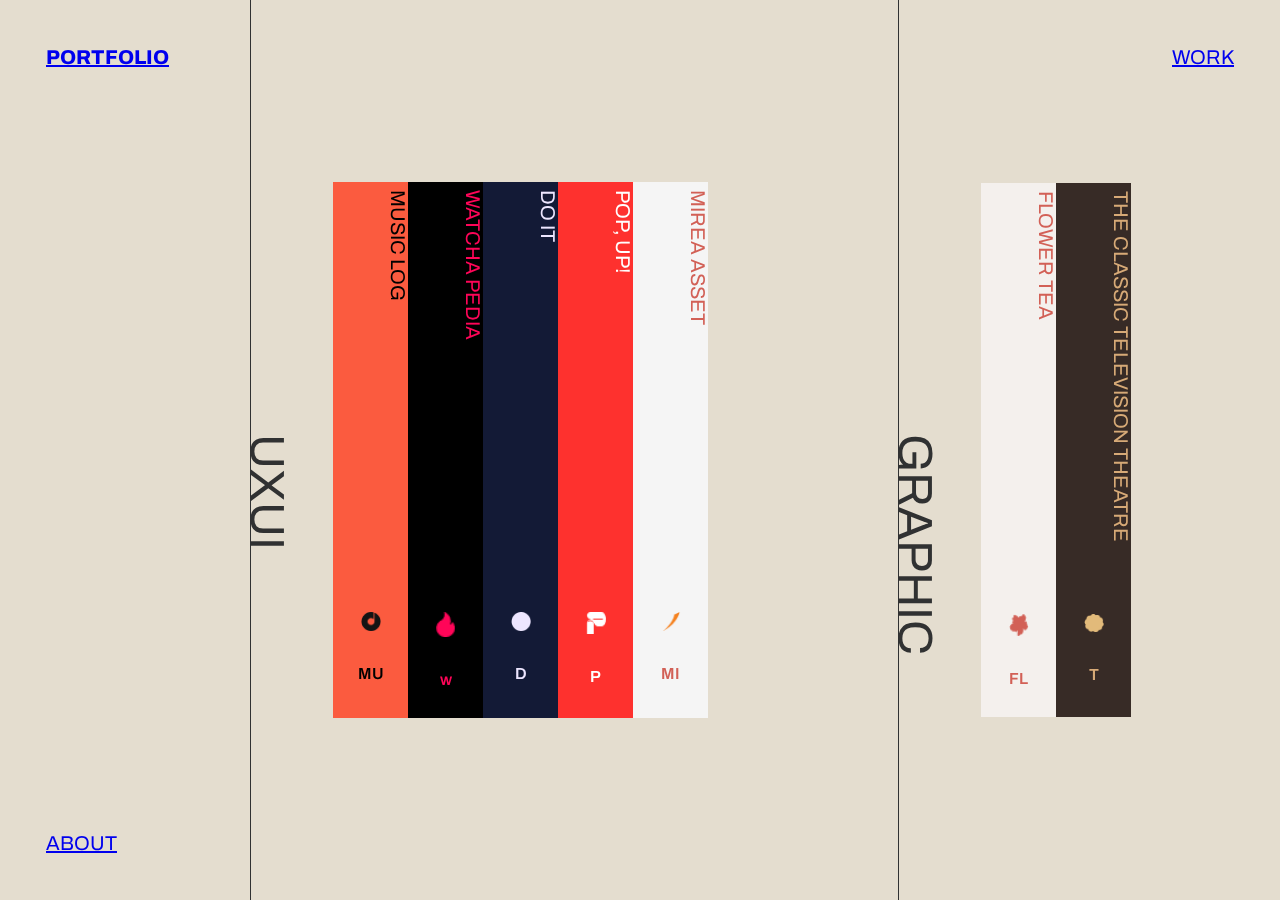
==== index.html @ 60f20bdc "메인 홈 링크 수정" ====
<!DOCTYPE html>
<html lang="ko">
  <head>
    <meta charset="UTF-8" />
    <meta name="viewport" content="width=device-width, initial-scale=1.0" />
    <title>Portfolio</title>
    <link rel="stylesheet" href="./style/style.css" />
  </head>

  <body>
    <a
      href="https://gusw01.github.io/MY_PROJECT/"
      aria-current="page"
      class="fixed fixed--pos-tl"
    >
      PORTFOLIO
    </a>
    <a
      href="https://gusw01.github.io/MY_PROJECT/"
      aria-current="page"
      class="fixed fixed--pos-tr fixed--role-work"
    >
      WORK
    </a>
    <a
      href="./src/about.html"
      aria-current="page"
      class="fixed fixed--pos-bl fixed--role-about"
    >
      ABOUT
    </a>

    <div class="section" id="scroll">
      <div class="container container--uxui v-line">
        <div class="cartagorie cartagorie--title">UXUI</div>
        <div class="cartagorie cartagorie--list">
          <div
            class="cartagorie cartagorie--content cartagorie--content--mu"
            style="cursor: pointer"
            onclick="location.href='https://gusw01.github.io/MY_PROJECT/'; "
            aria-current="page"
          >
            <div
              class="cartagorie cartagorie--content cartagorie--content-title"
            >
              MUSIC LOG
            </div>
            <div
              class="cartagorie cartagorie--content cartagorie--content-logo"
            >
              <img
                src="./assets/u_mu_cover.png"
                alt="musiclog-logo"
                width="20px"
              />
            </div>
            <div
              class="cartagorie cartagorie--content cartagorie--content-number"
            >
              MU
            </div>
          </div>
          <div class="cartagorie cartagorie--content cartagorie--content--w">
            <div
              class="cartagorie cartagorie--content cartagorie--content-title"
            >
              WATCHA PEDIA
            </div>
            <div
              class="cartagorie cartagorie--content cartagorie--content-logo"
            >
              <img
                src="./assets/u_w_cover.png"
                alt="watchpedia-logo"
                width="20px"
              />
            </div>
            <div
              class="cartagorie cartagorie--content cartagorie--content-number"
            >
              w
            </div>
          </div>
          <div class="cartagorie cartagorie--content cartagorie--content--d">
            <div
              class="cartagorie cartagorie--content cartagorie--content-title"
            >
              DO IT
            </div>
            <div
              class="cartagorie cartagorie--content cartagorie--content-logo"
            >
              <img src="./assets/u_d_cover.png" alt="doit-logo" width="20px" />
            </div>
            <div
              class="cartagorie cartagorie--content cartagorie--content-number"
            >
              D
            </div>
          </div>
          <div class="cartagorie cartagorie--content cartagorie--content--p">
            <div
              class="cartagorie cartagorie--content cartagorie--content-title"
            >
              POP, UP!
            </div>
            <div
              class="cartagorie cartagorie--content cartagorie--content-logo"
            >
              <img src="./assets/u_p_cover.png" alt="popup-logo" width="20px" />
            </div>
            <div
              class="cartagorie cartagorie--content cartagorie--content-number"
            >
              P
            </div>
          </div>
          <div class="cartagorie cartagorie--content cartagorie--content--mi">
            <div
              class="cartagorie cartagorie--content cartagorie--content-title"
            >
              MIREA ASSET
            </div>
            <div
              class="cartagorie cartagorie--content cartagorie--content-logo"
            >
              <img
                src="./assets/u_mi_cover.png"
                alt="mirea asset-logo"
                width="20px"
              />
            </div>
            <div
              class="cartagorie cartagorie--content cartagorie--content-number"
            >
              MI
            </div>
          </div>
        </div>
      </div>
      <div class="container container--graphic v-line">
        <div class="cartagorie cartagorie--title">GRAPHIC</div>
        <div class="cartagorie cartagorie--list">
          <div class="cartagorie cartagorie--content cartagorie--content--fl">
            <div
              class="cartagorie cartagorie--content cartagorie--content-title"
            >
              FLOWER TEA
            </div>
            <div
              class="cartagorie cartagorie--content cartagorie--content-logo"
            >
              <img
                src="./assets/g_f_cover.png"
                alt="flowertea-logo"
                width="20px"
              />
            </div>
            <div
              class="cartagorie cartagorie--content cartagorie--content-number"
            >
              FL
            </div>
          </div>
          <div class="cartagorie cartagorie--content cartagorie--content--t">
            <div
              class="cartagorie cartagorie--content cartagorie--content-title"
            >
              THE CLASSIC TELEVISION THEATRE
            </div>
            <div
              class="cartagorie cartagorie--content cartagorie--content-logo"
            >
              <img
                src="./assets/g_t_cover.png"
                alt="watchpedia-logo"
                width="20px"
              />
            </div>
            <div
              class="cartagorie cartagorie--content cartagorie--content-number"
            >
              T
            </div>
          </div>
        </div>
      </div>
      <div class="container container--motion v-line">
        <div class="cartagorie cartagorie--title">MOTION</div>
        <div class="cartagorie cartagorie--list">
          <div class="cartagorie cartagorie--content cartagorie--content--sw">
            <div
              class="cartagorie cartagorie--content cartagorie--content-title"
            >
              SWEET HOME
            </div>
            <div
              class="cartagorie cartagorie--content cartagorie--content-logo"
            >
              <img
                src="./assets/v_sw_cover.png"
                alt="sweethome-logo"
                width="20px"
              />
            </div>
            <div
              class="cartagorie cartagorie--content cartagorie--content-number"
            >
              SW
            </div>
          </div>
          <div class="cartagorie cartagorie--content cartagorie--content--sk">
            <div
              class="cartagorie cartagorie--content cartagorie--content-title"
            >
              SKY: CHILDREN OF THE LIGHT
            </div>
            <div
              class="cartagorie cartagorie--content cartagorie--content-logo"
            >
              <img src="./assets/v_sk_cover.png" alt="sky-logo" width="20px" />
            </div>
            <div
              class="cartagorie cartagorie--content cartagorie--content-number"
            >
              SK
            </div>
          </div>
          <div class="cartagorie cartagorie--content cartagorie--content--n">
            <div
              class="cartagorie cartagorie--content cartagorie--content-title"
            >
              NAVER WHALE
            </div>
            <div
              class="cartagorie cartagorie--content cartagorie--content-logo"
            >
              <img
                src="./assets/v_n_cover.png"
                alt="naverwhale-logo"
                width="20px"
              />
            </div>
            <div
              class="cartagorie cartagorie--content cartagorie--content-number"
            >
              N
            </div>
          </div>
        </div>
      </div>
      <div class="container container--illust v-line">
        <div class="cartagorie cartagorie--title">ILLUST</div>
        <div class="cartagorie cartagorie--list">
          <div class="cartagorie cartagorie--content cartagorie--content--fo">
            <div
              class="cartagorie cartagorie--content cartagorie--content-title"
            >
              FOREST OF DARKNESS
            </div>
            <div
              class="cartagorie cartagorie--content cartagorie--content-logo"
            >
              <img
                src="./assets/i_fo_cover.png"
                alt="forest-logo"
                width="20px"
              />
            </div>
            <div
              class="cartagorie cartagorie--content cartagorie--content-number"
            >
              FO
            </div>
          </div>
          <div class="cartagorie cartagorie--content cartagorie--content--i">
            <div
              class="cartagorie cartagorie--content cartagorie--content-title"
            >
              ILLUSTRATIONS
            </div>
            <div
              class="cartagorie cartagorie--content cartagorie--content-logo"
            >
              <img
                src="./assets/i_i_cover.png"
                alt="illustrations-logo"
                width="20px"
              />
            </div>
            <div
              class="cartagorie cartagorie--content cartagorie--content-number"
            >
              I
            </div>
          </div>
        </div>
      </div>
    </div>
    <script>
      const scroll = document.getElementById("scroll");
      let scrollPosition = 0;
      scroll.addEventListener("wheel", (event) => {
        // 스크롤 이벤트 발생 시 좌우로 스크롤 이동
        scrollPosition += event.deltaY;
        scroll.scrollLeft = scrollPosition;
      });
    </script>
  </body>
</html>
---- style/style.css ----
@import "https://fonts.googleapis.com/css2?family=Archivo:ital,wght@0,100..900;1,100..900&display=swap";
:root {
  --color-black1: #000;
  --color-black2: #303132;
  --color-navy1: #131a36;
  --color-navy2: #061727;
  --color-blue: #345aa5;
  --color-pupple: #ede6ff;
  --color-white1: #fff;
  --color-white2: #f5f5f5;
  --color-red1: #fe312e;
  --color-red2: #d26056;
  --color-orange1: #fb5b3f;
  --color-orange2: #d26056;
  --color-pink: #ff0558;
  --color-yellow1: #fdfea9;
  --color-yellow2: #f6d99e;
  --color-yellow3: #d7b669;
  --color-begie1: #f4f0ed;
  --color-begie2: #e4ddcf;
  --color-begie3: #d7aa77;
  --color-begie3: #d7aa77;
  --color-mint: #39fff3;
  --color-green: #2f3a2c;
  --color-brown: #372b26;
  --fixed-m: 46px;
}

*,
::before,
::after {
  box-sizing: border-box;
}

body {
  margin: 0;
  font-family: Archivo, sans-serif;
  font-size: 20px;
  font-weight: 400;
  color: var(--color-black2);
  background-color: var(--color-begie2);
}

.fixed {
  position: fixed;
}
.fixed--pos-tl {
  top: var(--fixed-m);
  left: var(--fixed-m);
  font-weight: 800;
}
.fixed--pos-tr {
  top: var(--fixed-m);
  right: var(--fixed-m);
}
.fixed--pos-bl {
  bottom: var(--fixed-m);
  left: var(--fixed-m);
}

.section {
  position: fixed;
  display: inline-flex;
  gap: 190px;
  align-items: flex-start;
  width: 100%;
  min-width: 900px;
  height: 100%;
  padding-inline: 250px;
  margin-block: auto;
  margin-inline: 0;
  overflow: hidden;
  scrollbar-width: none;
  overflow-x: scroll;
  white-space: nowrap;
}

.container {
  display: inline-flex;
  gap: 50px;
  align-items: center;
  width: 100%;
  height: 100%;
}

.v-line {
  border-left: 1px solid var(--color-black2);
}

.cartagorie {
  position: relative;
  margin-block: 100%;
}
.cartagorie--title {
  width: 32px;
  font-size: 48px;
  font-weight: 400;
  text-align: center;
  transform: rotate(90deg);
}
.cartagorie--list {
  display: flex;
}
.cartagorie--content {
  width: 75px;
}
.cartagorie--content-title {
  top: 182px;
  right: 122px;
  width: 372.267px;
  height: 24.265px;
  margin: 0;
  transform: rotate(90deg);
}
.cartagorie--content-logo {
  margin-top: 406px;
  margin-bottom: 25px;
  text-align: center;
}
.cartagorie--content-number {
  margin-block: 30px;
  font-size: 16px;
  font-weight: 600;
  text-align: center;
}
.cartagorie--content--mu {
  color: var(--color-black1);
  background-color: var(--color-orange1);
}
.cartagorie--content--w {
  color: var(--color-pink);
  background-color: var(--color-black1);
}
.cartagorie--content--d {
  color: var(--color-pupple);
  background-color: var(--color-navy1);
}
.cartagorie--content--p {
  color: var(--color-white1);
  background-color: var(--color-red1);
}
.cartagorie--content--mi {
  color: var(--color-orange2);
  background-color: var(--color-white2);
}
.cartagorie--content--fl {
  color: var(--color-red2);
  background-color: var(--color-begie1);
}
.cartagorie--content--t {
  color: var(--color-begie3);
  background-color: var(--color-brown);
}
.cartagorie--content--sw {
  color: var(--color-white1);
  background-color: var(--color-black1);
}
.cartagorie--content--sk {
  color: var(--color-yellow1);
  background-color: var(--color-blue);
}
.cartagorie--content--n {
  color: var(--color-mint);
  background-color: var(--color-black1);
}
.cartagorie--content--fo {
  color: var(--color-yellow2);
  background-color: var(--color-green);
}
.cartagorie--content--i {
  color: var(--color-black2);
  background-color: var(--color-yellow3);
}
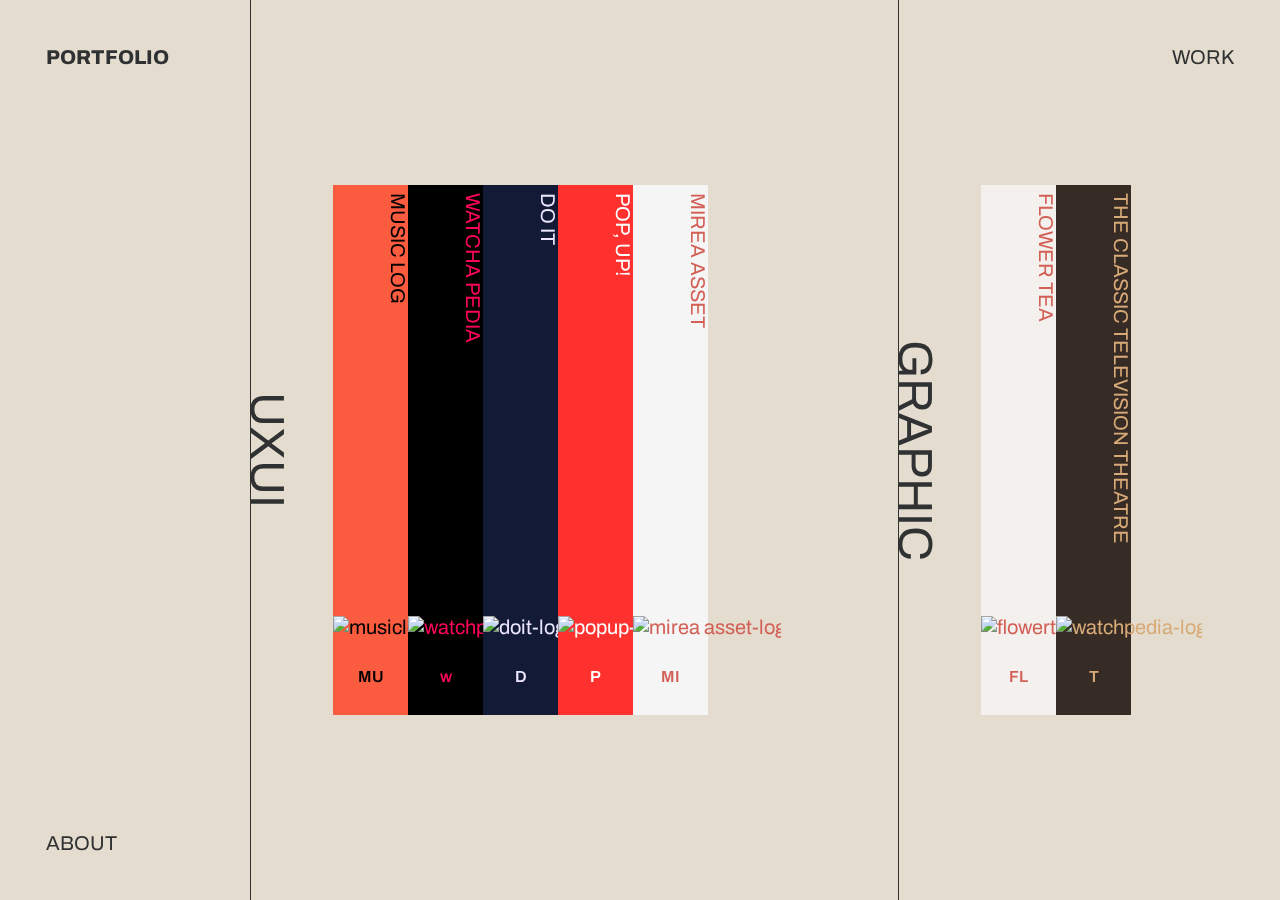
==== commit 4cff1a6f: "왓챠피디아 작업" ====
--- a/index.html
+++ b/index.html
@@ -5,6 +5,7 @@
     <meta name="viewport" content="width=device-width, initial-scale=1.0" />
     <title>Portfolio</title>
     <link rel="stylesheet" href="./style/style.css" />
+    <script src="./script/script.js" defer></script>
   </head>
 
   <body>
@@ -30,14 +31,14 @@
       ABOUT
     </a>
 
-    <div class="section" id="scroll">
+    <div class="section section--home" id="vscroll">
       <div class="container container--uxui v-line">
         <div class="cartagorie cartagorie--title">UXUI</div>
         <div class="cartagorie cartagorie--list">
           <div
             class="cartagorie cartagorie--content cartagorie--content--mu"
             style="cursor: pointer"
-            onclick="location.href='https://gusw01.github.io/MY_PROJECT/'; "
+            onclick="location.href='https://gusw01.github.io/MY_PROJECT/src/musiclog.html'; "
             aria-current="page"
           >
             <div
@@ -49,7 +50,7 @@
               class="cartagorie cartagorie--content cartagorie--content-logo"
             >
               <img
-                src="./assets/u_mu_cover.png"
+                src="./assets/cover/u_mu_cover.png"
                 alt="musiclog-logo"
                 width="20px"
               />
@@ -63,6 +64,9 @@
           <div class="cartagorie cartagorie--content cartagorie--content--w">
             <div
               class="cartagorie cartagorie--content cartagorie--content-title"
+              style="cursor: pointer"
+              onclick="location.href='https://gusw01.github.io/MY_PROJECT/src/watchapedia.html'; "
+              aria-current="page"
             >
               WATCHA PEDIA
             </div>
@@ -70,7 +74,7 @@
               class="cartagorie cartagorie--content cartagorie--content-logo"
             >
               <img
-                src="./assets/u_w_cover.png"
+                src="./assets/cover/u_w_cover.png"
                 alt="watchpedia-logo"
                 width="20px"
               />
@@ -90,7 +94,11 @@
             <div
               class="cartagorie cartagorie--content cartagorie--content-logo"
             >
-              <img src="./assets/u_d_cover.png" alt="doit-logo" width="20px" />
+              <img
+                src="./assets/cover/u_d_cover.png"
+                alt="doit-logo"
+                width="20px"
+              />
             </div>
             <div
               class="cartagorie cartagorie--content cartagorie--content-number"
@@ -107,7 +115,11 @@
             <div
               class="cartagorie cartagorie--content cartagorie--content-logo"
             >
-              <img src="./assets/u_p_cover.png" alt="popup-logo" width="20px" />
+              <img
+                src="./assets/cover/u_p_cover.png"
+                alt="popup-logo"
+                width="20px"
+              />
             </div>
             <div
               class="cartagorie cartagorie--content cartagorie--content-number"
@@ -125,7 +137,7 @@
               class="cartagorie cartagorie--content cartagorie--content-logo"
             >
               <img
-                src="./assets/u_mi_cover.png"
+                src="./assets/cover/u_mi_cover.png"
                 alt="mirea asset-logo"
                 width="20px"
               />
@@ -151,7 +163,7 @@
               class="cartagorie cartagorie--content cartagorie--content-logo"
             >
               <img
-                src="./assets/g_f_cover.png"
+                src="./assets/cover/g_f_cover.png"
                 alt="flowertea-logo"
                 width="20px"
               />
@@ -172,7 +184,7 @@
               class="cartagorie cartagorie--content cartagorie--content-logo"
             >
               <img
-                src="./assets/g_t_cover.png"
+                src="./assets/cover/g_t_cover.png"
                 alt="watchpedia-logo"
                 width="20px"
               />
@@ -198,7 +210,7 @@
               class="cartagorie cartagorie--content cartagorie--content-logo"
             >
               <img
-                src="./assets/v_sw_cover.png"
+                src="./assets/cover/v_sw_cover.png"
                 alt="sweethome-logo"
                 width="20px"
               />
@@ -218,7 +230,11 @@
             <div
               class="cartagorie cartagorie--content cartagorie--content-logo"
             >
-              <img src="./assets/v_sk_cover.png" alt="sky-logo" width="20px" />
+              <img
+                src="./assets/cover/v_sk_cover.png"
+                alt="sky-logo"
+                width="20px"
+              />
             </div>
             <div
               class="cartagorie cartagorie--content cartagorie--content-number"
@@ -236,7 +252,7 @@
               class="cartagorie cartagorie--content cartagorie--content-logo"
             >
               <img
-                src="./assets/v_n_cover.png"
+                src="./assets/cover/v_n_cover.png"
                 alt="naverwhale-logo"
                 width="20px"
               />
@@ -262,7 +278,7 @@
               class="cartagorie cartagorie--content cartagorie--content-logo"
             >
               <img
-                src="./assets/i_fo_cover.png"
+                src="./assets/cover/i_fo_cover.png"
                 alt="forest-logo"
                 width="20px"
               />
@@ -283,7 +299,7 @@
               class="cartagorie cartagorie--content cartagorie--content-logo"
             >
               <img
-                src="./assets/i_i_cover.png"
+                src="./assets/cover/i_i_cover.png"
                 alt="illustrations-logo"
                 width="20px"
               />
@@ -297,14 +313,5 @@
         </div>
       </div>
     </div>
-    <script>
-      const scroll = document.getElementById("scroll");
-      let scrollPosition = 0;
-      scroll.addEventListener("wheel", (event) => {
-        // 스크롤 이벤트 발생 시 좌우로 스크롤 이동
-        scrollPosition += event.deltaY;
-        scroll.scrollLeft = scrollPosition;
-      });
-    </script>
   </body>
 </html>
--- a/style/style.css
+++ b/style/style.css
@@ -23,7 +23,7 @@
   --color-mint: #39fff3;
   --color-green: #2f3a2c;
   --color-brown: #372b26;
-  --fixed-m: 46px;
+  --fixed-m: 36px;
 }
 
 *,
@@ -43,19 +43,29 @@
 
 .fixed {
   position: fixed;
+  z-index: 10;
+  color: var(--color-black2);
+  text-decoration: none;
 }
 .fixed--pos-tl {
+  position: absolute;
   top: var(--fixed-m);
   left: var(--fixed-m);
+  display: block;
+  padding: 10px;
   font-weight: 800;
 }
 .fixed--pos-tr {
   top: var(--fixed-m);
   right: var(--fixed-m);
+  display: block;
+  padding: 10px;
 }
 .fixed--pos-bl {
   bottom: var(--fixed-m);
   left: var(--fixed-m);
+  display: block;
+  padding: 10px;
 }
 
 .section {
@@ -92,6 +102,8 @@
   margin-block: 100%;
 }
 .cartagorie--title {
+  display: flex;
+  justify-content: center;
   width: 32px;
   font-size: 48px;
   font-weight: 400;
@@ -113,12 +125,13 @@
   transform: rotate(90deg);
 }
 .cartagorie--content-logo {
-  margin-top: 406px;
-  margin-bottom: 25px;
+  padding-top: 406px;
+  margin: 0;
   text-align: center;
 }
 .cartagorie--content-number {
-  margin-block: 30px;
+  padding-block: 30px;
+  margin: 0;
   font-size: 16px;
   font-weight: 600;
   text-align: center;
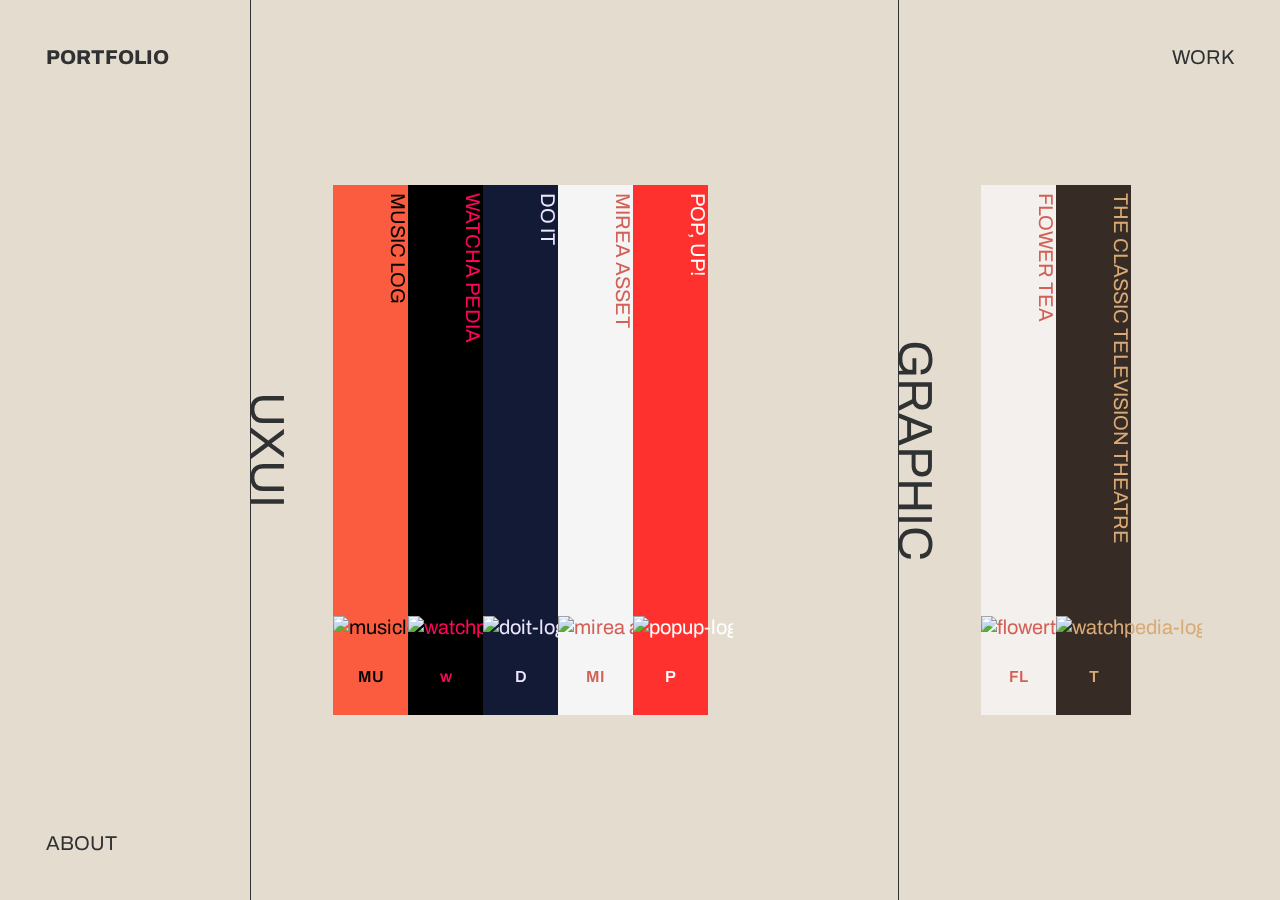
==== commit f5f92d97: "모션 작업" ====
--- a/index.html
+++ b/index.html
@@ -61,11 +61,13 @@
               MU
             </div>
           </div>
-          <div class="cartagorie cartagorie--content cartagorie--content--w">
-            <div
-              class="cartagorie cartagorie--content cartagorie--content-title"
-              style="cursor: pointer"
-              onclick="location.href='https://gusw01.github.io/MY_PROJECT/src/watchapedia.html'; "
+          <div
+            class="cartagorie cartagorie--content cartagorie--content--w"
+            style="cursor: pointer"
+            onclick="location.href='https://gusw01.github.io/MY_PROJECT/src/watchapedia.html'; "
+          >
+            <div
+              class="cartagorie cartagorie--content cartagorie--content-title"
               aria-current="page"
             >
               WATCHA PEDIA
@@ -85,7 +87,11 @@
               w
             </div>
           </div>
-          <div class="cartagorie cartagorie--content cartagorie--content--d">
+          <div
+            class="cartagorie cartagorie--content cartagorie--content--d"
+            style="cursor: pointer"
+            onclick="location.href='https://gusw01.github.io/MY_PROJECT/src/doit.html'; "
+          >
             <div
               class="cartagorie cartagorie--content cartagorie--content-title"
             >
@@ -106,7 +112,36 @@
               D
             </div>
           </div>
-          <div class="cartagorie cartagorie--content cartagorie--content--p">
+          <div
+            class="cartagorie cartagorie--content cartagorie--content--mi"
+            style="cursor: pointer"
+            onclick="location.href='https://gusw01.github.io/MY_PROJECT/src/miraeasset.html';"
+          >
+            <div
+              class="cartagorie cartagorie--content cartagorie--content-title"
+            >
+              MIREA ASSET
+            </div>
+            <div
+              class="cartagorie cartagorie--content cartagorie--content-logo"
+            >
+              <img
+                src="./assets/cover/u_mi_cover.png"
+                alt="mirea asset-logo"
+                width="20px"
+              />
+            </div>
+            <div
+              class="cartagorie cartagorie--content cartagorie--content-number"
+            >
+              MI
+            </div>
+          </div>
+          <div
+            class="cartagorie cartagorie--content cartagorie--content--p"
+            style="cursor: pointer"
+            onclick="location.href='https://gusw01.github.io/MY_PROJECT/src/popup.html';"
+          >
             <div
               class="cartagorie cartagorie--content cartagorie--content-title"
             >
@@ -125,27 +160,6 @@
               class="cartagorie cartagorie--content cartagorie--content-number"
             >
               P
-            </div>
-          </div>
-          <div class="cartagorie cartagorie--content cartagorie--content--mi">
-            <div
-              class="cartagorie cartagorie--content cartagorie--content-title"
-            >
-              MIREA ASSET
-            </div>
-            <div
-              class="cartagorie cartagorie--content cartagorie--content-logo"
-            >
-              <img
-                src="./assets/cover/u_mi_cover.png"
-                alt="mirea asset-logo"
-                width="20px"
-              />
-            </div>
-            <div
-              class="cartagorie cartagorie--content cartagorie--content-number"
-            >
-              MI
             </div>
           </div>
         </div>
@@ -200,7 +214,11 @@
       <div class="container container--motion v-line">
         <div class="cartagorie cartagorie--title">MOTION</div>
         <div class="cartagorie cartagorie--list">
-          <div class="cartagorie cartagorie--content cartagorie--content--sw">
+          <div
+            class="cartagorie cartagorie--content cartagorie--content--sw"
+            style="cursor: pointer"
+            onclick="location.href='https://gusw01.github.io/MY_PROJECT/src/sweethome.html';"
+          >
             <div
               class="cartagorie cartagorie--content cartagorie--content-title"
             >
@@ -221,7 +239,11 @@
               SW
             </div>
           </div>
-          <div class="cartagorie cartagorie--content cartagorie--content--sk">
+          <div
+            class="cartagorie cartagorie--content cartagorie--content--sk"
+            style="cursor: pointer"
+            onclick="location.href='https://gusw01.github.io/MY_PROJECT/src/sky.html';"
+          >
             <div
               class="cartagorie cartagorie--content cartagorie--content-title"
             >
@@ -242,7 +264,11 @@
               SK
             </div>
           </div>
-          <div class="cartagorie cartagorie--content cartagorie--content--n">
+          <div
+            class="cartagorie cartagorie--content cartagorie--content--n"
+            style="cursor: pointer"
+            onclick="location.href='https://gusw01.github.io/MY_PROJECT/src/naverwhale.html';"
+          >
             <div
               class="cartagorie cartagorie--content cartagorie--content-title"
             >
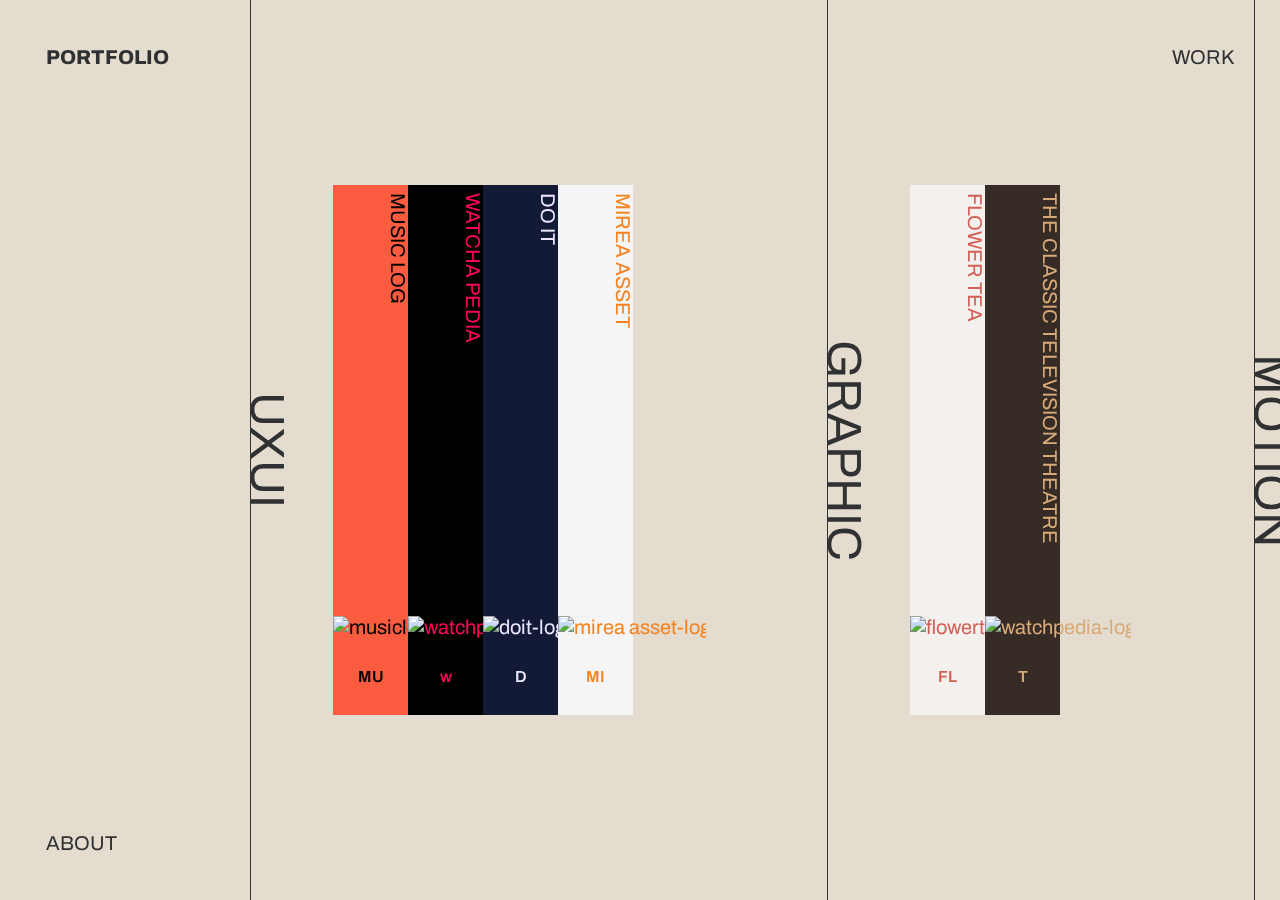
==== commit 05bc77db: "소개 작업" ====
--- a/index.html
+++ b/index.html
@@ -138,7 +138,7 @@
             </div>
           </div>
           <div
-            class="cartagorie cartagorie--content cartagorie--content--p"
+            class="cartagorie cartagorie--content cartagorie--content--p invisible"
             style="cursor: pointer"
             onclick="location.href='https://gusw01.github.io/MY_PROJECT/src/popup.html';"
           >
--- a/style/style.css
+++ b/style/style.css
@@ -1,4 +1,10 @@
 @import "https://fonts.googleapis.com/css2?family=Archivo:ital,wght@0,100..900;1,100..900&display=swap";
+@font-face {
+  font-family: Pretendard-Regular;
+  font-style: normal;
+  font-weight: 400;
+  src: url("https://fastly.jsdelivr.net/gh/Project-Noonnu/noonfonts_2107@1.1/Pretendard-Regular.woff") format("woff");
+}
 :root {
   --color-black1: #000;
   --color-black2: #303132;
@@ -11,7 +17,7 @@
   --color-red1: #fe312e;
   --color-red2: #d26056;
   --color-orange1: #fb5b3f;
-  --color-orange2: #d26056;
+  --color-orange2: #f58220;
   --color-pink: #ff0558;
   --color-yellow1: #fdfea9;
   --color-yellow2: #f6d99e;
@@ -33,6 +39,7 @@
 }
 
 body {
+  min-width: 500px;
   margin: 0;
   font-family: Archivo, sans-serif;
   font-size: 20px;
@@ -40,6 +47,15 @@
   color: var(--color-black2);
   background-color: var(--color-begie2);
 }
+@media screen and (width <= 900px) {
+  body {
+    font-size: 16px;
+  }
+}
+
+.invisible {
+  display: none;
+}
 
 .fixed {
   position: fixed;
@@ -48,7 +64,6 @@
   text-decoration: none;
 }
 .fixed--pos-tl {
-  position: absolute;
   top: var(--fixed-m);
   left: var(--fixed-m);
   display: block;
@@ -67,14 +82,17 @@
   display: block;
   padding: 10px;
 }
-
-.section {
+.fixed--pos-br {
+  right: var(--fixed-m);
+  bottom: var(--fixed-m);
+  display: block;
+  padding: 10px;
+}
+
+.section--home {
   position: fixed;
-  display: inline-flex;
-  gap: 190px;
   align-items: flex-start;
   width: 100%;
-  min-width: 900px;
   height: 100%;
   padding-inline: 250px;
   margin-block: auto;
@@ -89,8 +107,8 @@
   display: inline-flex;
   gap: 50px;
   align-items: center;
-  width: 100%;
   height: 100%;
+  padding-right: 190px;
 }
 
 .v-line {
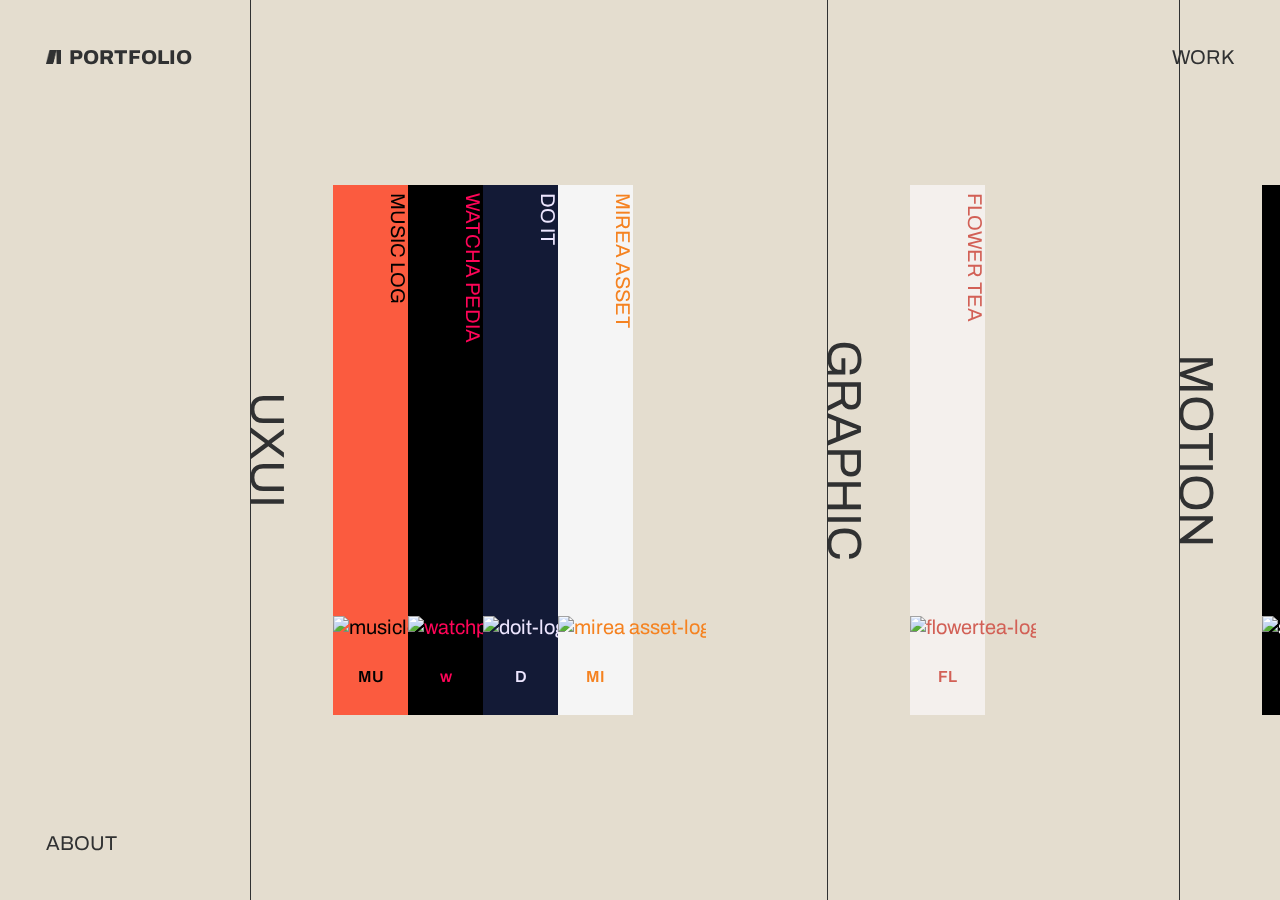
==== commit f4b9899a: "로고 수정" ====
--- a/index.html
+++ b/index.html
@@ -3,6 +3,7 @@
   <head>
     <meta charset="UTF-8" />
     <meta name="viewport" content="width=device-width, initial-scale=1.0" />
+
     <title>Portfolio</title>
     <link rel="stylesheet" href="./style/style.css" />
     <script src="./script/script.js" defer></script>
@@ -14,6 +15,7 @@
       aria-current="page"
       class="fixed fixed--pos-tl"
     >
+      <img src="./assets/logo2.png" width="15px" height="14px" />
       PORTFOLIO
     </a>
     <a
@@ -167,7 +169,11 @@
       <div class="container container--graphic v-line">
         <div class="cartagorie cartagorie--title">GRAPHIC</div>
         <div class="cartagorie cartagorie--list">
-          <div class="cartagorie cartagorie--content cartagorie--content--fl">
+          <div
+            class="cartagorie cartagorie--content cartagorie--content--fl"
+            style="cursor: pointer"
+            onclick="location.href='https://gusw01.github.io/MY_PROJECT/src/flowertea.html';"
+          >
             <div
               class="cartagorie cartagorie--content cartagorie--content-title"
             >
@@ -188,7 +194,9 @@
               FL
             </div>
           </div>
-          <div class="cartagorie cartagorie--content cartagorie--content--t">
+          <div
+            class="cartagorie cartagorie--content cartagorie--content--t invisible"
+          >
             <div
               class="cartagorie cartagorie--content cartagorie--content-title"
             >
@@ -294,7 +302,11 @@
       <div class="container container--illust v-line">
         <div class="cartagorie cartagorie--title">ILLUST</div>
         <div class="cartagorie cartagorie--list">
-          <div class="cartagorie cartagorie--content cartagorie--content--fo">
+          <div
+            class="cartagorie cartagorie--content cartagorie--content--fo"
+            style="cursor: pointer"
+            onclick="location.href='https://gusw01.github.io/MY_PROJECT/src/forest.html';"
+          >
             <div
               class="cartagorie cartagorie--content cartagorie--content-title"
             >
@@ -315,7 +327,9 @@
               FO
             </div>
           </div>
-          <div class="cartagorie cartagorie--content cartagorie--content--i">
+          <div
+            class="cartagorie cartagorie--content cartagorie--content--i invisible"
+          >
             <div
               class="cartagorie cartagorie--content cartagorie--content-title"
             >
--- a/style/style.css
+++ b/style/style.css
@@ -54,7 +54,7 @@
 }
 
 .invisible {
-  display: none;
+  display: none !important;
 }
 
 .fixed {
@@ -66,9 +66,13 @@
 .fixed--pos-tl {
   top: var(--fixed-m);
   left: var(--fixed-m);
-  display: block;
+  display: flex;
+  align-items: center;
   padding: 10px;
   font-weight: 800;
+}
+.fixed--pos-tl > img {
+  margin-right: 8px;
 }
 .fixed--pos-tr {
   top: var(--fixed-m);
@@ -195,8 +199,8 @@
   background-color: var(--color-black1);
 }
 .cartagorie--content--fo {
-  color: var(--color-yellow2);
-  background-color: var(--color-green);
+  color: var(--color-green);
+  background-color: var(--color-yellow3);
 }
 .cartagorie--content--i {
   color: var(--color-black2);
